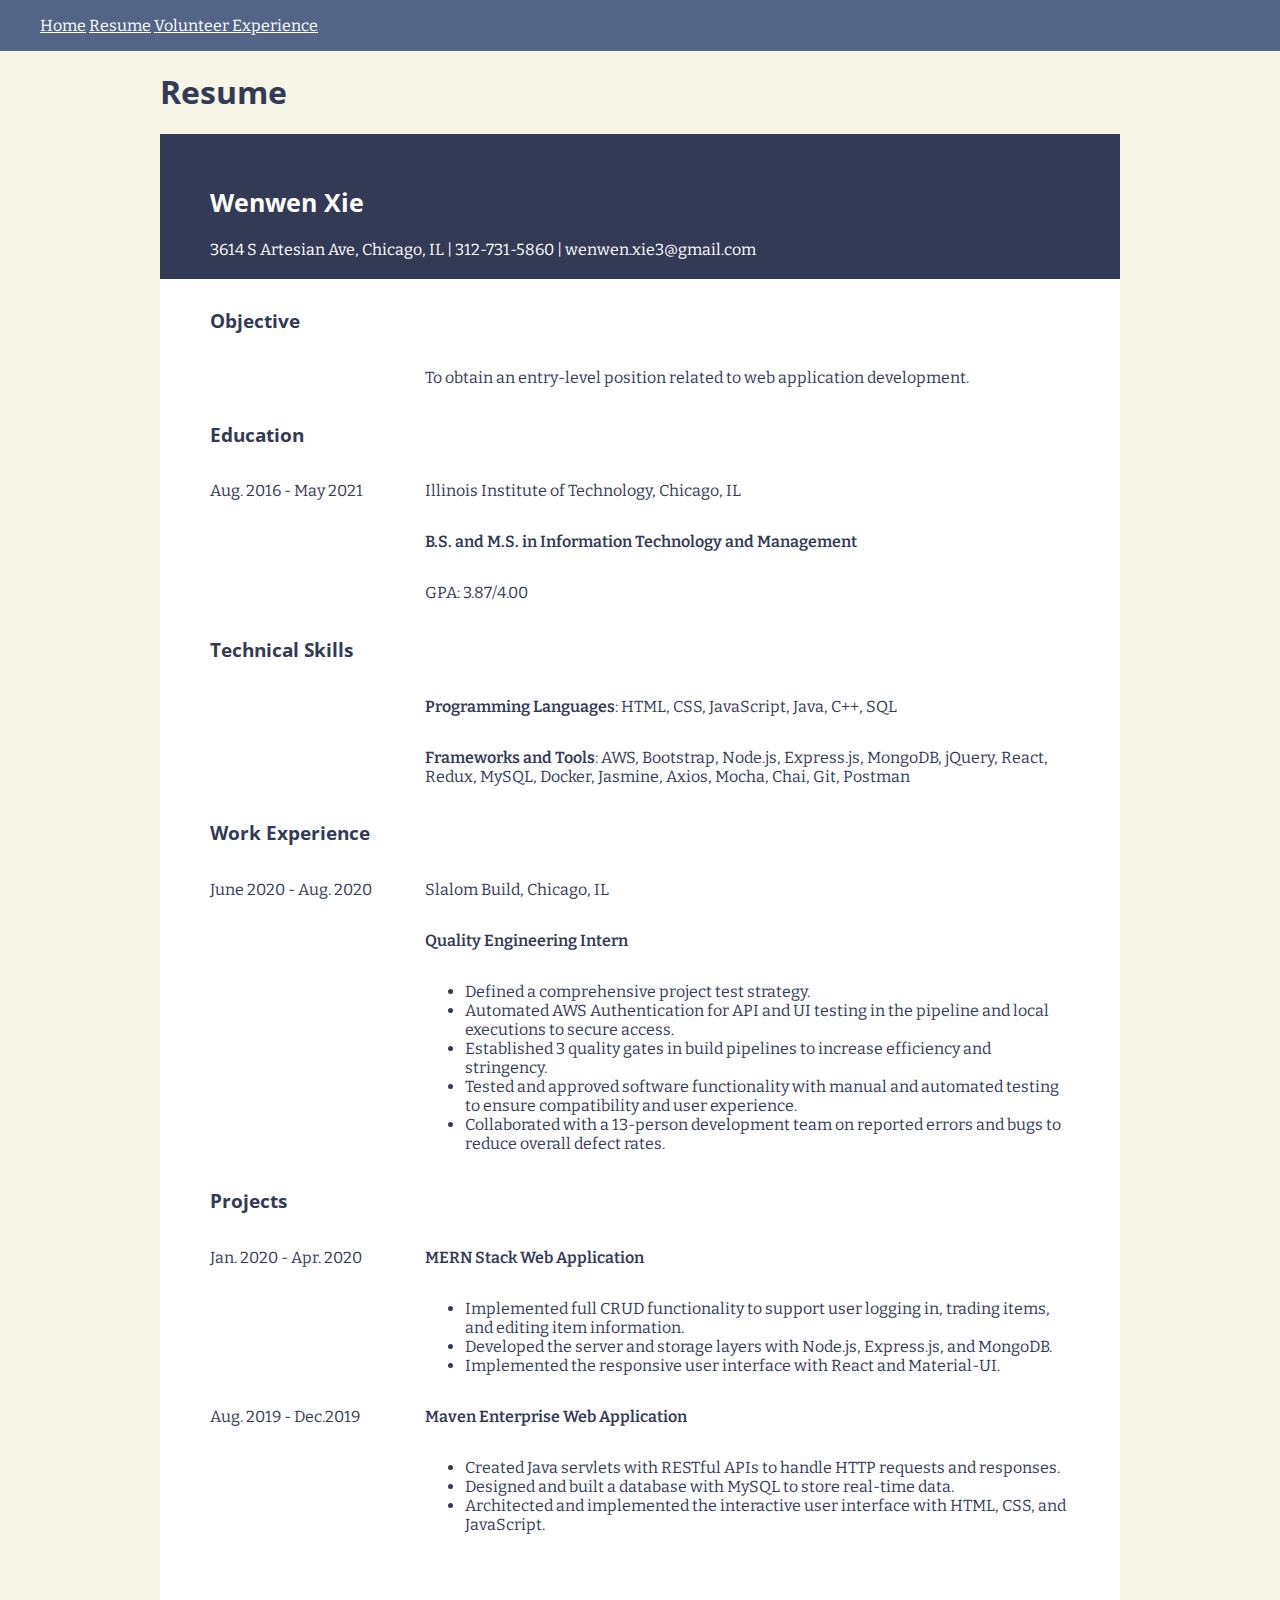
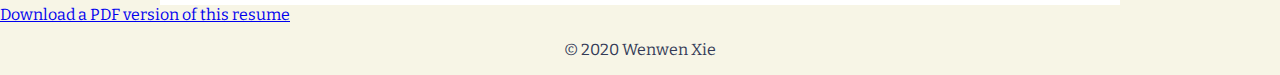
==== resume/index.html @ 602e2924 "add resume" ====
<!DOCTYPE html>

<html lang="en" id="resume">
<head>
  <meta charset="utf-8">
  <title>Wenwen Xie | Resume</title>
  <meta name="description" content="The resume of Wenwen Xie.">
  <meta name="author" content="Wenwen Xie">
  <link rel="stylesheet" href="../styles/screen.css">
  <link href="https://fonts.googleapis.com/css2?family=Bitter:wght@400;600&family=Open+Sans:wght@700&display=swap" rel="stylesheet">
</head>

<body>
    <header>
      <nav>
        <ul>
          <li><a href="../">Home</a></li>
          <li><a href="../resume/">Resume</a></li>
          <li><a href="../volunteer/">Volunteer Experience</a></li>
        </ul>
      </nav>
    </header>

    <main id="content">
      <h1>Resume</h1>
      <section id="personal_info">
        <h2 id="name">Wenwen Xie</h2>
        <p>3614 S Artesian Ave, Chicago, IL | 312-731-5860 | wenwen.xie3@gmail.com</p>
      </section>
      <section id="experience">
        <h3>Objective</h3>
        <br />
        <p>To obtain an entry-level position related to web application development.</p>

        <h3>Education</h3>
        <p class="date">Aug. 2016 - May 2021</p>
        <p>Illinois Institute of Technology, Chicago, IL</p>
        <p><strong>B.S. and M.S. in Information Technology and Management</strong></p>
        <p>GPA: 3.87/4.00</p>

        <h3>Technical Skills</h3>
        <br />
        <p><strong>Programming Languages</strong>: HTML, CSS, JavaScript, Java, C++, SQL</p>
        <p><strong>Frameworks and Tools</strong>: AWS, Bootstrap, Node.js, Express.js, MongoDB, jQuery, React, Redux, MySQL, Docker, Jasmine, Axios, Mocha, Chai, Git, Postman</p>

        <h3>Work Experience</h3>
        <p class="date">June 2020 - Aug. 2020</p>
        <p>Slalom Build, Chicago, IL</p>
        <p><strong>Quality Engineering Intern</strong></p>
        <ul>
          <li>Defined a comprehensive project test strategy.</li>
          <li>Automated AWS Authentication for API and UI testing in the pipeline and local executions to secure access.</li>
          <li>Established 3 quality gates in build pipelines to increase efficiency and stringency.</li>
          <li>Tested and approved software functionality with manual and automated testing to ensure compatibility and user experience.</li>
          <li>Collaborated with a 13-person development team on reported errors and bugs to reduce overall defect rates.</li>
        </ul>

        <h3>Projects</h3>
        <p class="date">Jan. 2020 - Apr. 2020</p>
        <p><strong>MERN Stack Web Application</strong></p>
        <ul>
          <li>Implemented full CRUD functionality to support user logging in, trading items, and editing item information.</li>
          <li>Developed the server and storage layers with Node.js, Express.js, and MongoDB.</li>
          <li>Implemented the responsive user interface with React and Material-UI.</li>
        </ul>
        <p class="date">Aug. 2019 - Dec.2019</p>
        <p><strong>Maven Enterprise Web Application</strong></p>
        <ul>
          <li>Created Java servlets with RESTful APIs to handle HTTP requests and responses.</li>
          <li>Designed and built a database with MySQL to store real-time data.</li>
          <li>Architected and implemented the interactive user interface with HTML, CSS, and JavaScript.</li>
        </ul>
      </section>
    </main>
    <a href="Xie_Resume.pdf" target="_blank">Download a PDF version of this resume</a>
    <footer>
      <p>&copy; 2020 Wenwen Xie</p>
    </footer>
</body>
</html>
---- styles/screen.css ----
body {
  background-color: #f7f5e6;
  color:#333a56;
  margin: 0px;
  font-family: 'Bitter', serif;
}

h1, h2, h3 {
  font-family: 'Open Sans', sans-serif;
  font-weight: 700;
}

main {
  width: 960px;
  margin-left: auto;
  margin-right: auto;
}

nav {
  position: fixed;
  top: 0px;
  width: 100%;
  background-color: #526586;
}

nav li {
  display: inline;
}

nav a {
  color: white;
}

img {
  width: 50%;
  grid-column: 1;
  grid-row: 2;
}

strong {
  font-weight: 600;
}

#name {
  font-size: 25px;
}

#home #content {
  margin-top: 50px;
  display: grid;
  grid-template-columns: 30% auto;
  grid-template-rows: 15% auto auto;
  grid-gap: 10px;
}

#resume #content {
  margin-top: 70px;
}

#summary {
  grid-row: 2;
}

#links {
  grid-column: 2;
  grid-row: 3;
}

#resume #content section:not(#personal_info) {
  width: auto;
  padding: 10px 50px 55px 50px;
}

#personal_info {
  width: auto;
  height: 100px;
  background-color: #333a56;
  color: white;
  padding: 30px 50px 15px 50px;
}

#experience {
  display: grid;
  background-color: white;
  grid-template-columns: 25% auto;
}

#experience h3, .date {
  grid-column: 1;
}

#experience p:not(.date), #experience ul {
  grid-column: 2;
}

footer {
  text-align: center;
}
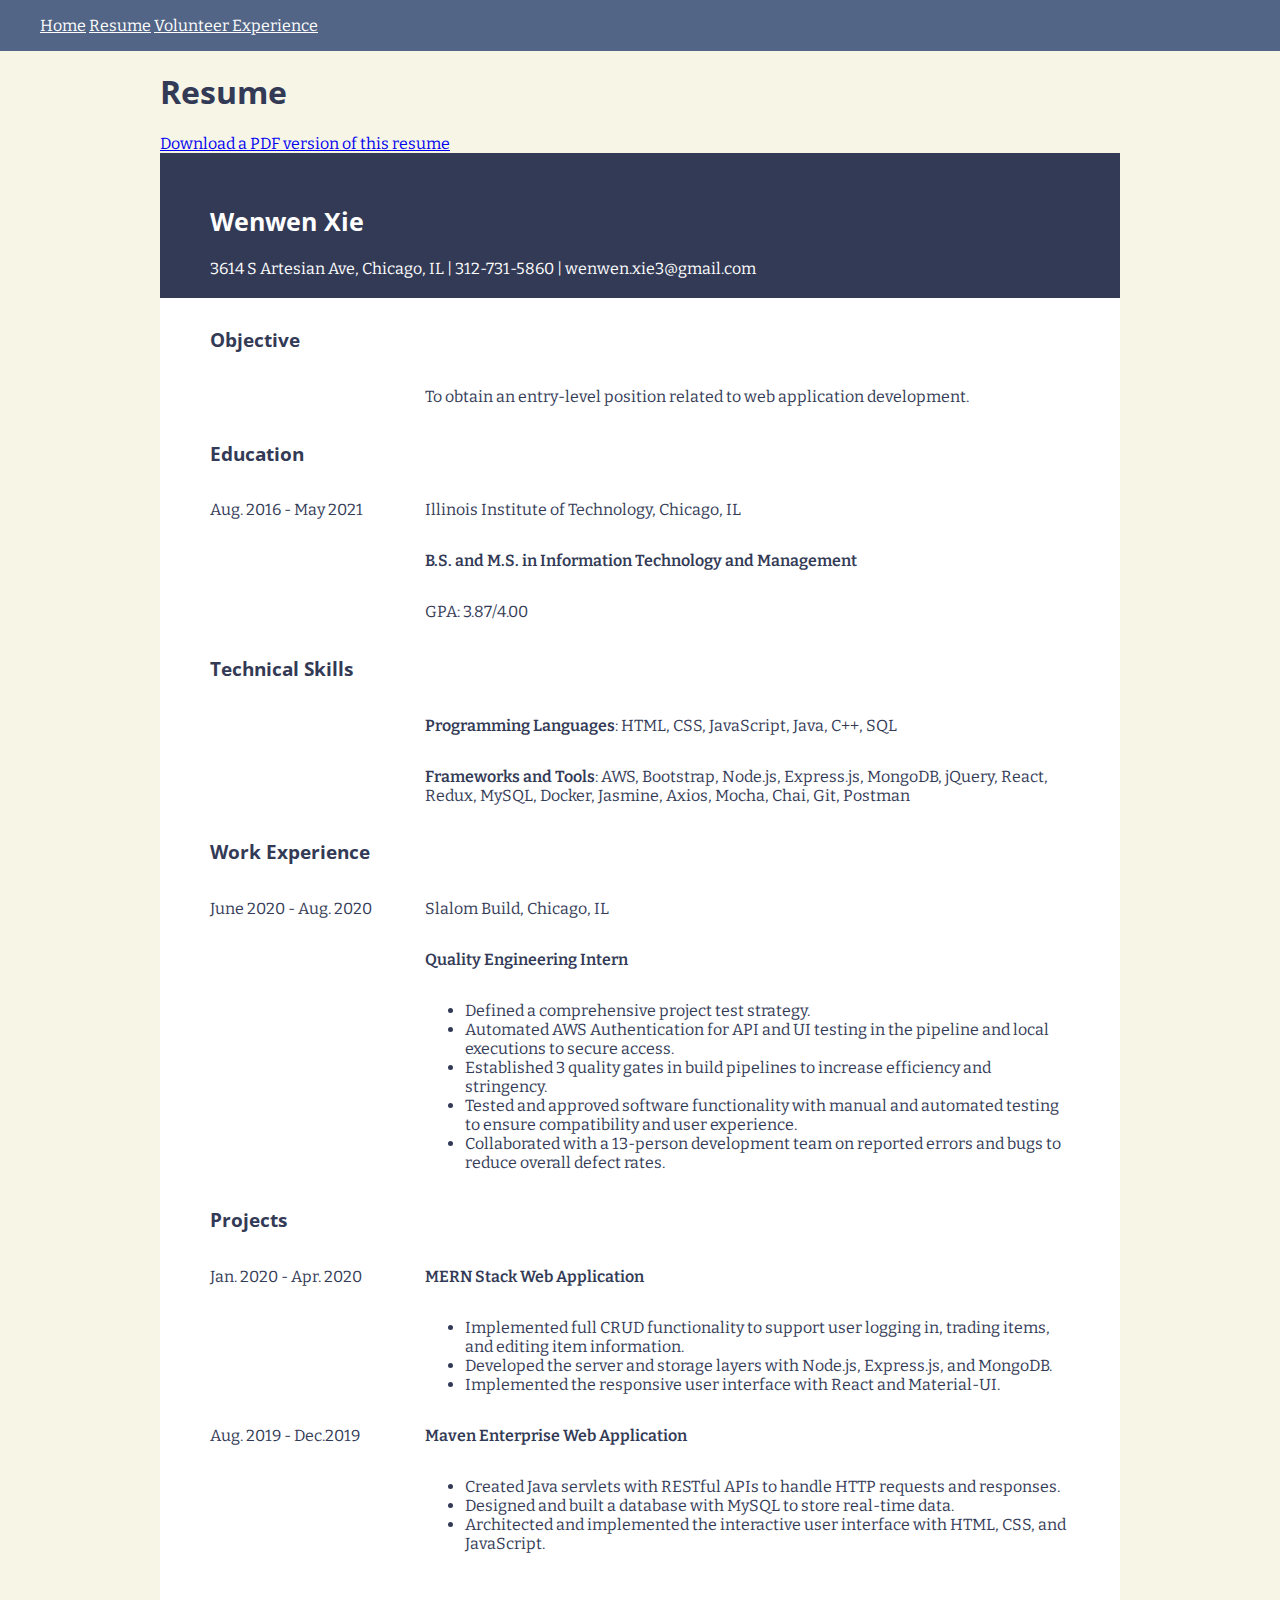
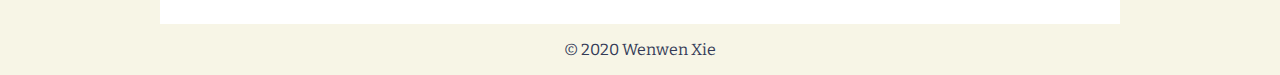
==== commit 0642556e: "fix typo" ====
--- a/resume/index.html
+++ b/resume/index.html
@@ -23,6 +23,7 @@
 
     <main id="content">
       <h1>Resume</h1>
+      <a href="Xie_Resume.pdf" target="_blank">Download a PDF version of this resume</a>
       <section id="personal_info">
         <h2 id="name">Wenwen Xie</h2>
         <p>3614 S Artesian Ave, Chicago, IL | 312-731-5860 | wenwen.xie3@gmail.com</p>
@@ -72,7 +73,6 @@
         </ul>
       </section>
     </main>
-    <a href="Xie_Resume.pdf" target="_blank">Download a PDF version of this resume</a>
     <footer>
       <p>&copy; 2020 Wenwen Xie</p>
     </footer>
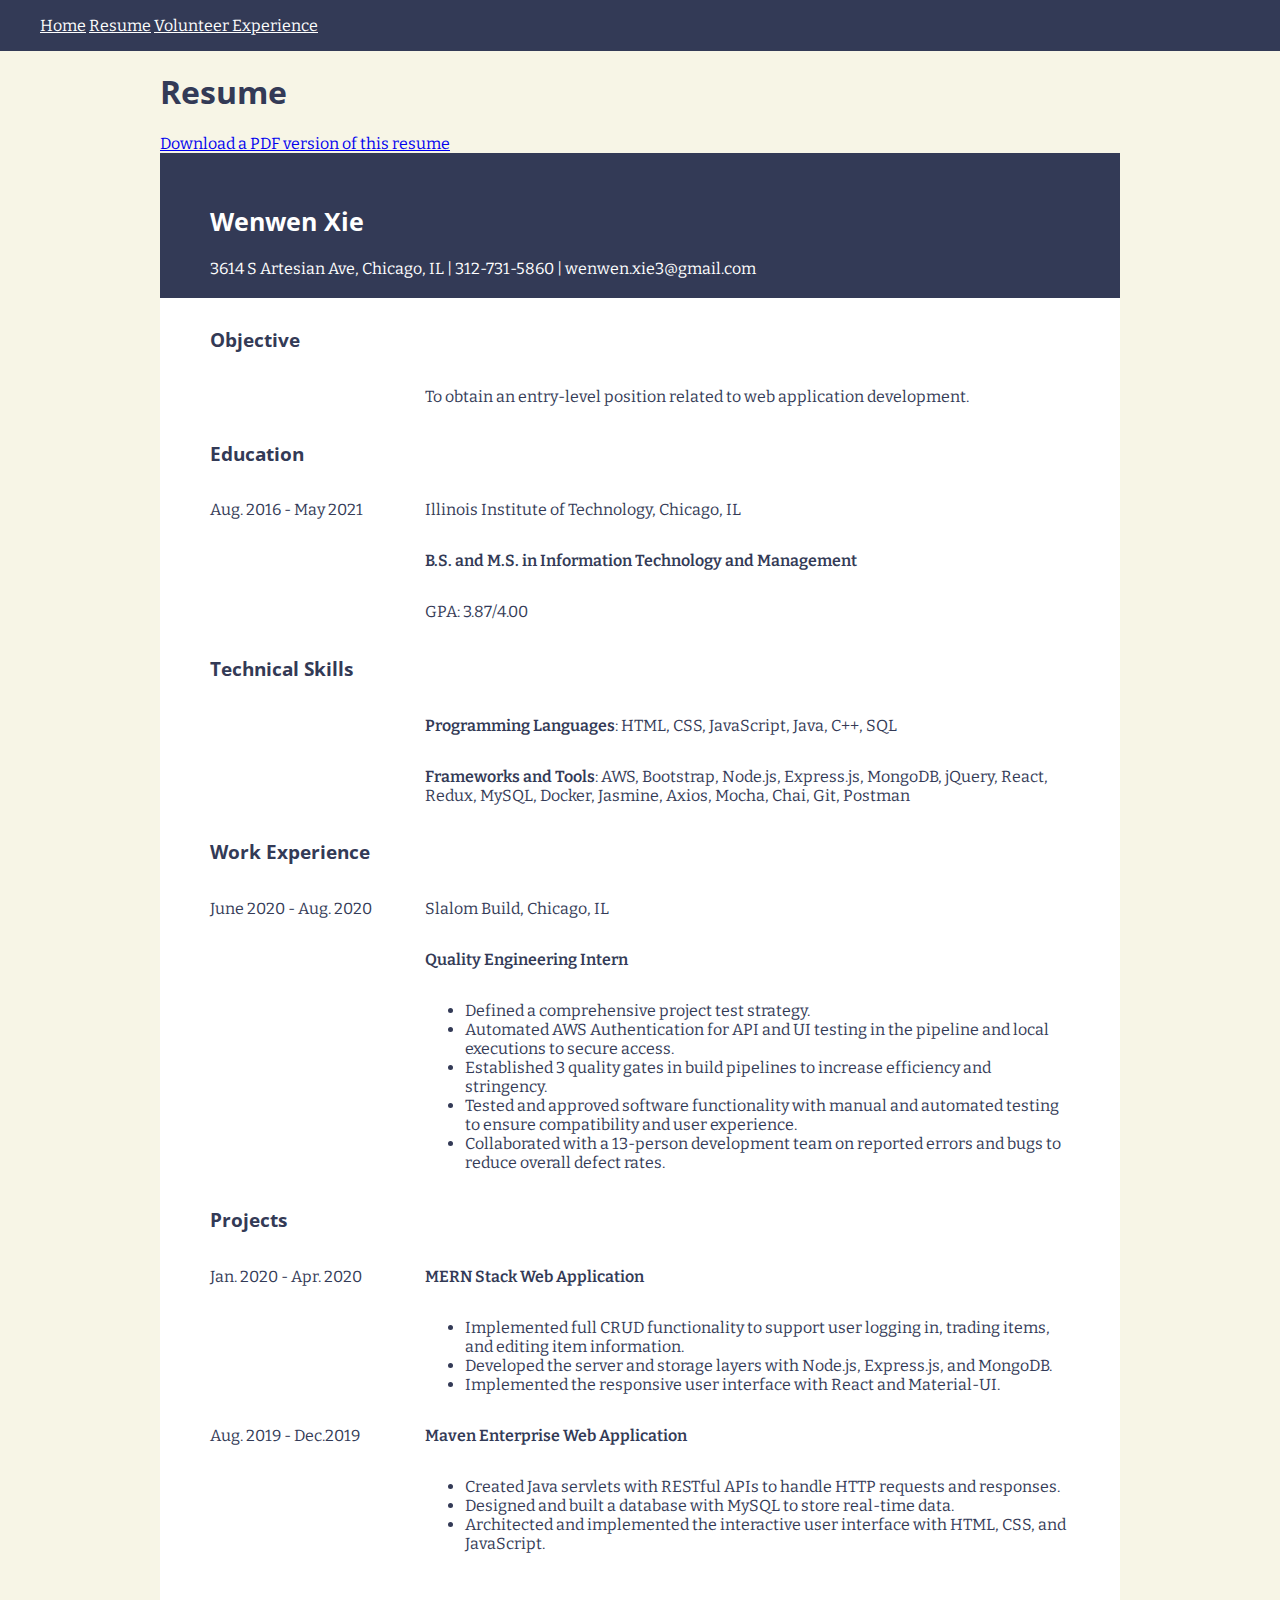
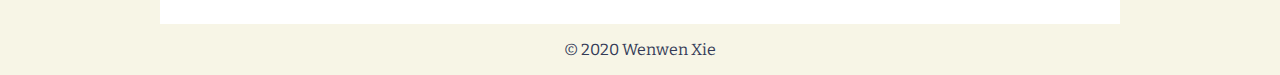
==== commit c4678e68: "style home page" ====
--- a/resume/index.html
+++ b/resume/index.html
@@ -6,6 +6,7 @@
   <title>Wenwen Xie | Resume</title>
   <meta name="description" content="The resume of Wenwen Xie.">
   <meta name="author" content="Wenwen Xie">
+  <link rel="stylesheet" type="text/css" media="screen" href="reset.css" />
   <link rel="stylesheet" href="../styles/screen.css">
   <link href="https://fonts.googleapis.com/css2?family=Bitter:wght@400;600&family=Open+Sans:wght@700&display=swap" rel="stylesheet">
 </head>
--- a/styles/screen.css
+++ b/styles/screen.css
@@ -20,7 +20,7 @@
   position: fixed;
   top: 0px;
   width: 100%;
-  background-color: #526586;
+  background-color:#333a56;
 }
 
 nav li {
@@ -32,13 +32,28 @@
 }
 
 img {
-  width: 50%;
+  width: 70%;
   grid-column: 1;
   grid-row: 2;
 }
 
 strong {
   font-weight: 600;
+}
+
+footer {
+  text-align: center;
+}
+
+#image_background {
+  z-index: -1;
+  margin-top: 50px;
+  margin-left: 80px;
+  height: 450px;
+  width: 320px;
+  background-color:#333a56;
+  grid-column: 1;
+  grid-row: 2;
 }
 
 #name {
@@ -48,22 +63,33 @@
 #home #content {
   margin-top: 50px;
   display: grid;
-  grid-template-columns: 30% auto;
+  grid-template-columns: 40% auto;
   grid-template-rows: 15% auto auto;
-  grid-gap: 10px;
+  grid-gap: 30px;
 }
 
 #resume #content {
   margin-top: 70px;
 }
 
-#summary {
+#welcome {
+  margin-top: 22px;
   grid-row: 2;
+  grid-column: 2;
 }
 
-#links {
+#summary {
+  margin-top: 250px;
+  grid-row: 2;
   grid-column: 2;
-  grid-row: 3;
+}
+
+#highlights {
+  grid-column: 1;
+  grid-row: 2;
+  margin-top: 330px;
+  margin-left: 100px;
+  color: white;
 }
 
 #resume #content section:not(#personal_info) {
@@ -93,6 +119,7 @@
   grid-column: 2;
 }
 
-footer {
-  text-align: center;
+.icon {
+  width: 15%;
+  margin-right: 15px;
 }
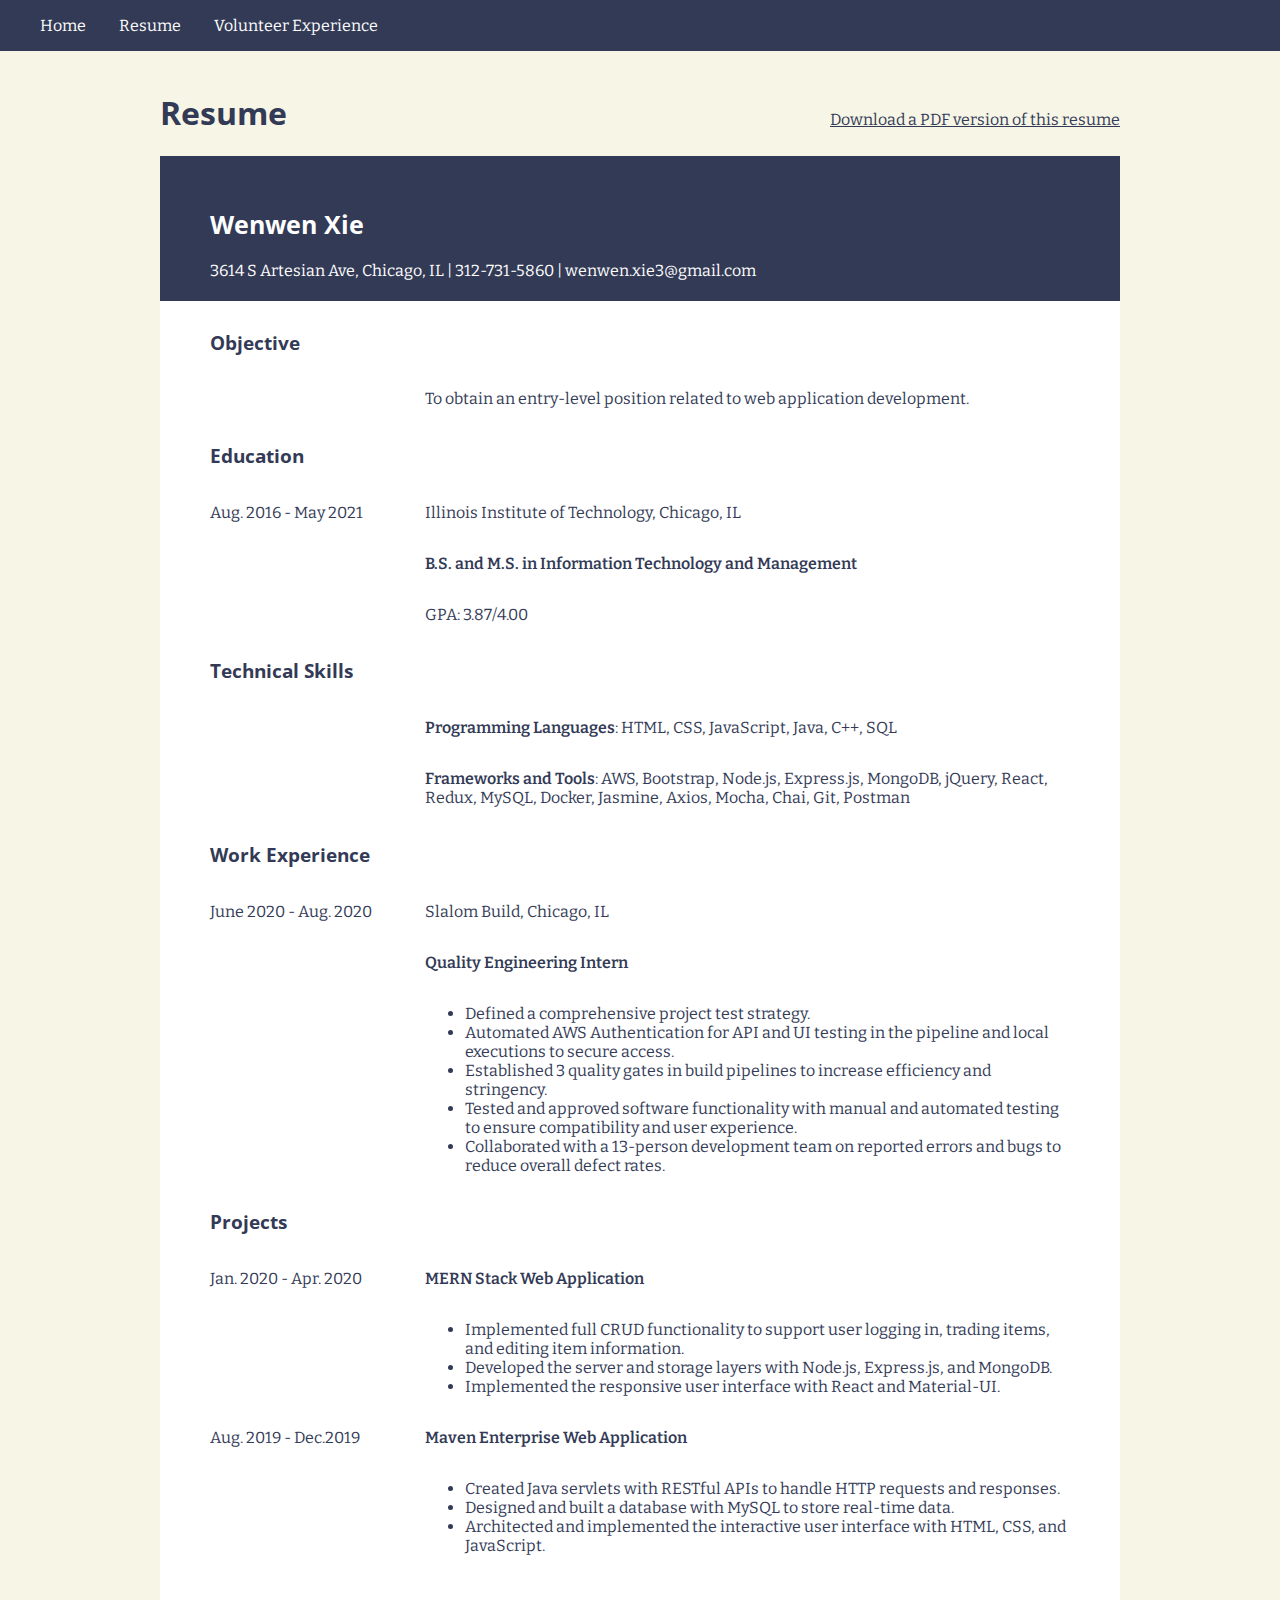
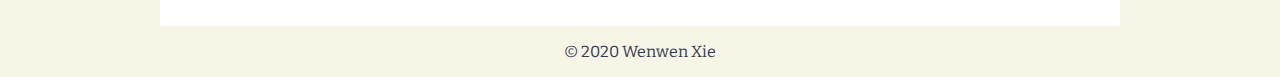
==== commit c4fbb6ea: "style links" ====
--- a/resume/index.html
+++ b/resume/index.html
@@ -24,7 +24,8 @@
 
     <main id="content">
       <h1>Resume</h1>
-      <a href="Xie_Resume.pdf" target="_blank">Download a PDF version of this resume</a>
+      <a id="pdf_resume" href="Xie_Resume.pdf" target="_blank">Download a PDF version of this resume</a>
+      
       <section id="personal_info">
         <h2 id="name">Wenwen Xie</h2>
         <p>3614 S Artesian Ave, Chicago, IL | 312-731-5860 | wenwen.xie3@gmail.com</p>
--- a/styles/screen.css
+++ b/styles/screen.css
@@ -1,6 +1,6 @@
 body {
   background-color: #f7f5e6;
-  color:#333a56;
+  color: #333a56;
   margin: 0px;
   font-family: 'Bitter', serif;
 }
@@ -29,6 +29,8 @@
 
 nav a {
   color: white;
+  text-decoration: none;
+  margin-right: 30px;
 }
 
 img {
@@ -45,13 +47,13 @@
   text-align: center;
 }
 
-#image_background {
+#background {
   z-index: -1;
   margin-top: 50px;
   margin-left: 80px;
-  height: 450px;
-  width: 320px;
-  background-color:#333a56;
+  height: 500px;
+  width: 900px;
+  background: linear-gradient(81deg, #333a56 35%, white 35%);
   grid-column: 1;
   grid-row: 2;
 }
@@ -73,7 +75,7 @@
 }
 
 #welcome {
-  margin-top: 22px;
+  margin-top: 50px;
   grid-row: 2;
   grid-column: 2;
 }
@@ -87,7 +89,7 @@
 #highlights {
   grid-column: 1;
   grid-row: 2;
-  margin-top: 330px;
+  margin-top: 380px;
   margin-left: 100px;
   color: white;
 }
@@ -119,6 +121,17 @@
   grid-column: 2;
 }
 
+#resume #content h1 {
+  display:inline-block;
+}
+
+#pdf_resume {
+  color: #333a56;
+  display:inline-block;
+  float: right;
+  margin-top: 40px;
+}
+
 .icon {
   width: 15%;
   margin-right: 15px;
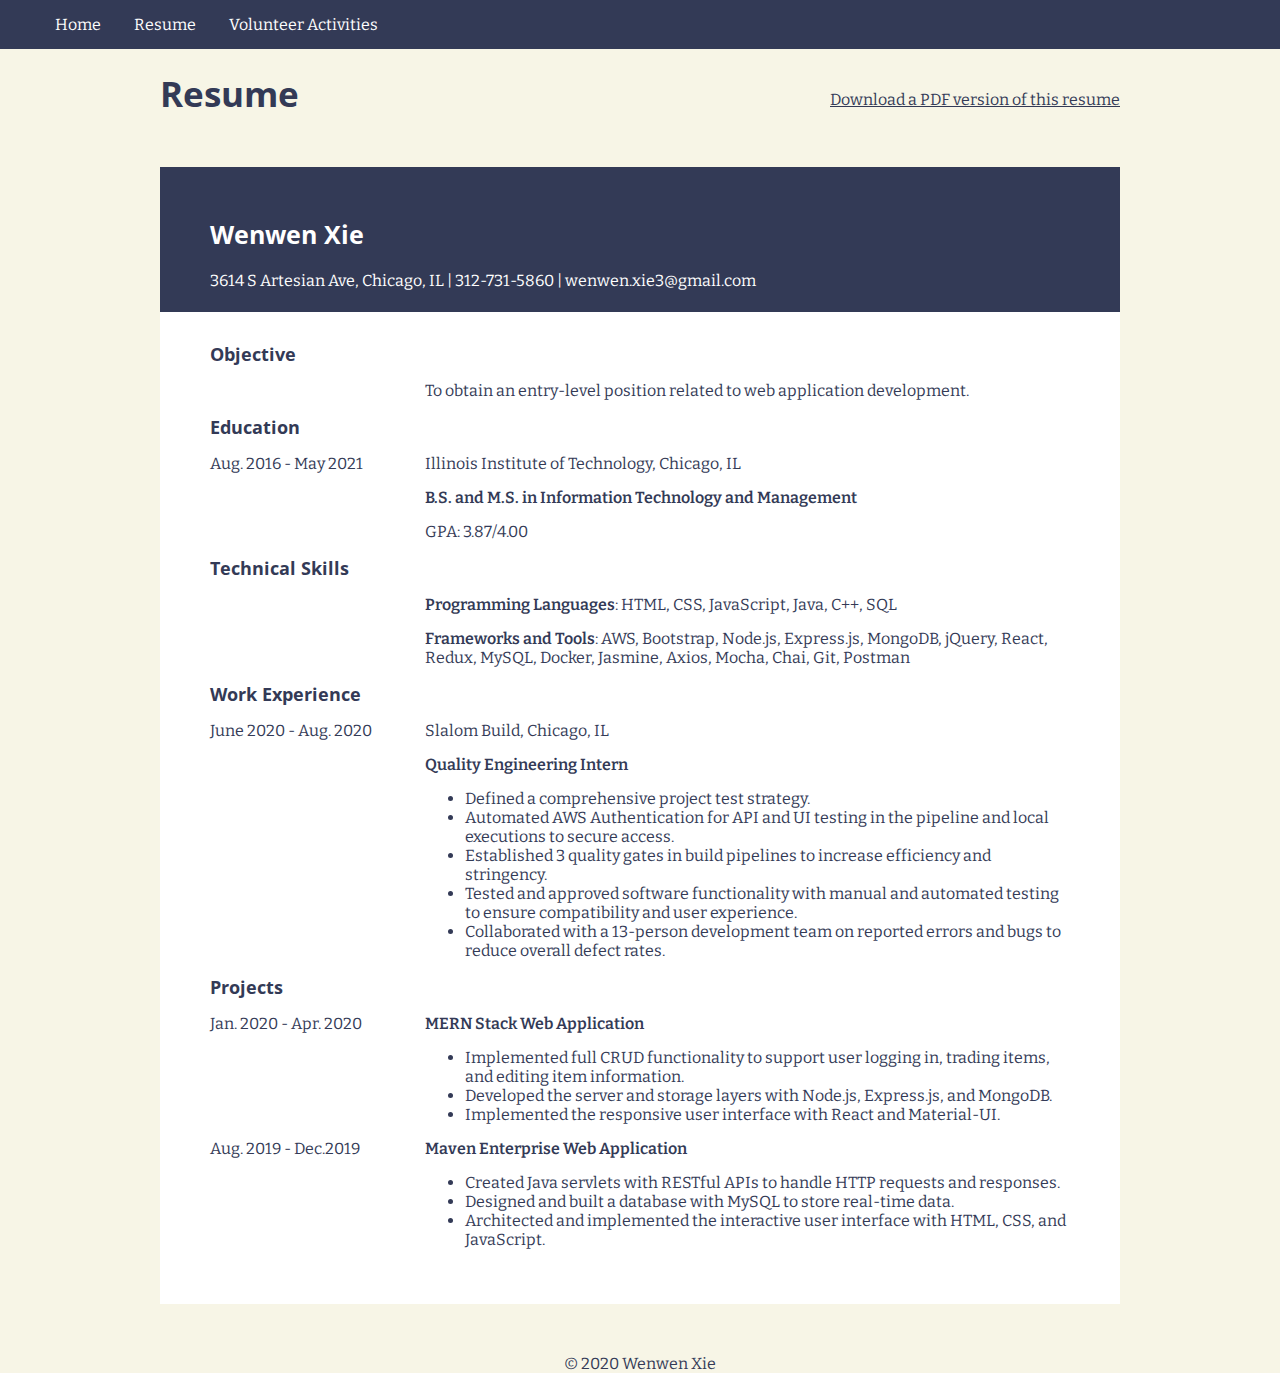
==== commit 074748c6: "add style and structure to volunteer page" ====
--- a/resume/index.html
+++ b/resume/index.html
@@ -6,7 +6,7 @@
   <title>Wenwen Xie | Resume</title>
   <meta name="description" content="The resume of Wenwen Xie.">
   <meta name="author" content="Wenwen Xie">
-  <link rel="stylesheet" type="text/css" media="screen" href="reset.css" />
+  <link rel="stylesheet" type="text/css" media="screen" href="../styles/reset.css" />
   <link rel="stylesheet" href="../styles/screen.css">
   <link href="https://fonts.googleapis.com/css2?family=Bitter:wght@400;600&family=Open+Sans:wght@700&display=swap" rel="stylesheet">
 </head>
@@ -17,7 +17,7 @@
         <ul>
           <li><a href="../">Home</a></li>
           <li><a href="../resume/">Resume</a></li>
-          <li><a href="../volunteer/">Volunteer Experience</a></li>
+          <li><a href="../volunteer/">Volunteer Activities</a></li>
         </ul>
       </nav>
     </header>
@@ -25,7 +25,7 @@
     <main id="content">
       <h1>Resume</h1>
       <a id="pdf_resume" href="Xie_Resume.pdf" target="_blank">Download a PDF version of this resume</a>
-      
+
       <section id="personal_info">
         <h2 id="name">Wenwen Xie</h2>
         <p>3614 S Artesian Ave, Chicago, IL | 312-731-5860 | wenwen.xie3@gmail.com</p>
--- a/styles/screen.css
+++ b/styles/screen.css
@@ -10,6 +10,19 @@
   font-weight: 700;
 }
 
+h1 {
+  font-size: 35px;
+}
+
+h2 {
+  font-size: 25px;
+  margin-top: 20px;
+  margin-bottom: 20px;
+}
+
+h3 {
+  font-size: 18px;
+}
 main {
   width: 960px;
   margin-left: auto;
@@ -21,6 +34,7 @@
   top: 0px;
   width: 100%;
   background-color:#333a56;
+  padding: 15px;
 }
 
 nav li {
@@ -33,10 +47,16 @@
   margin-right: 30px;
 }
 
-img {
+#home img {
   width: 70%;
   grid-column: 1;
   grid-row: 2;
+  z-index: 1;
+}
+
+#home .icon {
+  width: 15%;
+  margin-right: 15px;
 }
 
 strong {
@@ -48,7 +68,7 @@
 }
 
 #background {
-  z-index: -1;
+  z-index: auto;
   margin-top: 50px;
   margin-left: 80px;
   height: 500px;
@@ -63,19 +83,33 @@
 }
 
 #home #content {
-  margin-top: 50px;
+  padding-top: 70px;
   display: grid;
   grid-template-columns: 40% auto;
-  grid-template-rows: 15% auto auto;
+  grid-template-rows: 10% auto auto;
   grid-gap: 30px;
+  padding-bottom: 50px;
 }
 
 #resume #content {
+  padding-top: 70px;
+  padding-bottom: 50px;
+}
+
+#resume h1 {
+  margin-bottom: 50px;
+}
+
+#resume ul {
+  margin-left: 40px;
+}
+
+#resume ul li {
+  list-style: outside;
+}
+
+#welcome {
   margin-top: 70px;
-}
-
-#welcome {
-  margin-top: 50px;
   grid-row: 2;
   grid-column: 2;
 }
@@ -94,9 +128,13 @@
   color: white;
 }
 
+#highlights p {
+  margin-bottom: 20px;
+}
+
 #resume #content section:not(#personal_info) {
   width: auto;
-  padding: 10px 50px 55px 50px;
+  padding: 30px 50px 55px 50px;
 }
 
 #personal_info {
@@ -111,6 +149,7 @@
   display: grid;
   background-color: white;
   grid-template-columns: 25% auto;
+  grid-row-gap: 15px;
 }
 
 #experience h3, .date {
@@ -129,10 +168,40 @@
   color: #333a56;
   display:inline-block;
   float: right;
-  margin-top: 40px;
-}
-
-.icon {
-  width: 15%;
-  margin-right: 15px;
-}
+  margin-top: 20px;
+}
+
+#volunteer #content {
+  padding-top: 70px;
+  padding-bottom: 50px;
+}
+
+#volunteer #content section {
+  display: grid;
+  grid-template-columns: 65% auto;
+  grid-template-rows: 40% auto;
+  padding-bottom: 50px;
+  background-color: #333a56;;
+  color: white;
+  padding-left: 20px;
+}
+
+#volunteer p {
+  grid-row: 2;
+}
+
+#volunteer img {
+  width: 80%;
+  grid-row: 1 / span 2;
+  justify-self: center;
+  padding-top: 20px;
+}
+
+#volunteer h1 {
+  margin-bottom: 43px;
+}
+
+#volunteer #content > section:nth-child(3) {
+  background-color: white;
+  color: #333a56;
+}
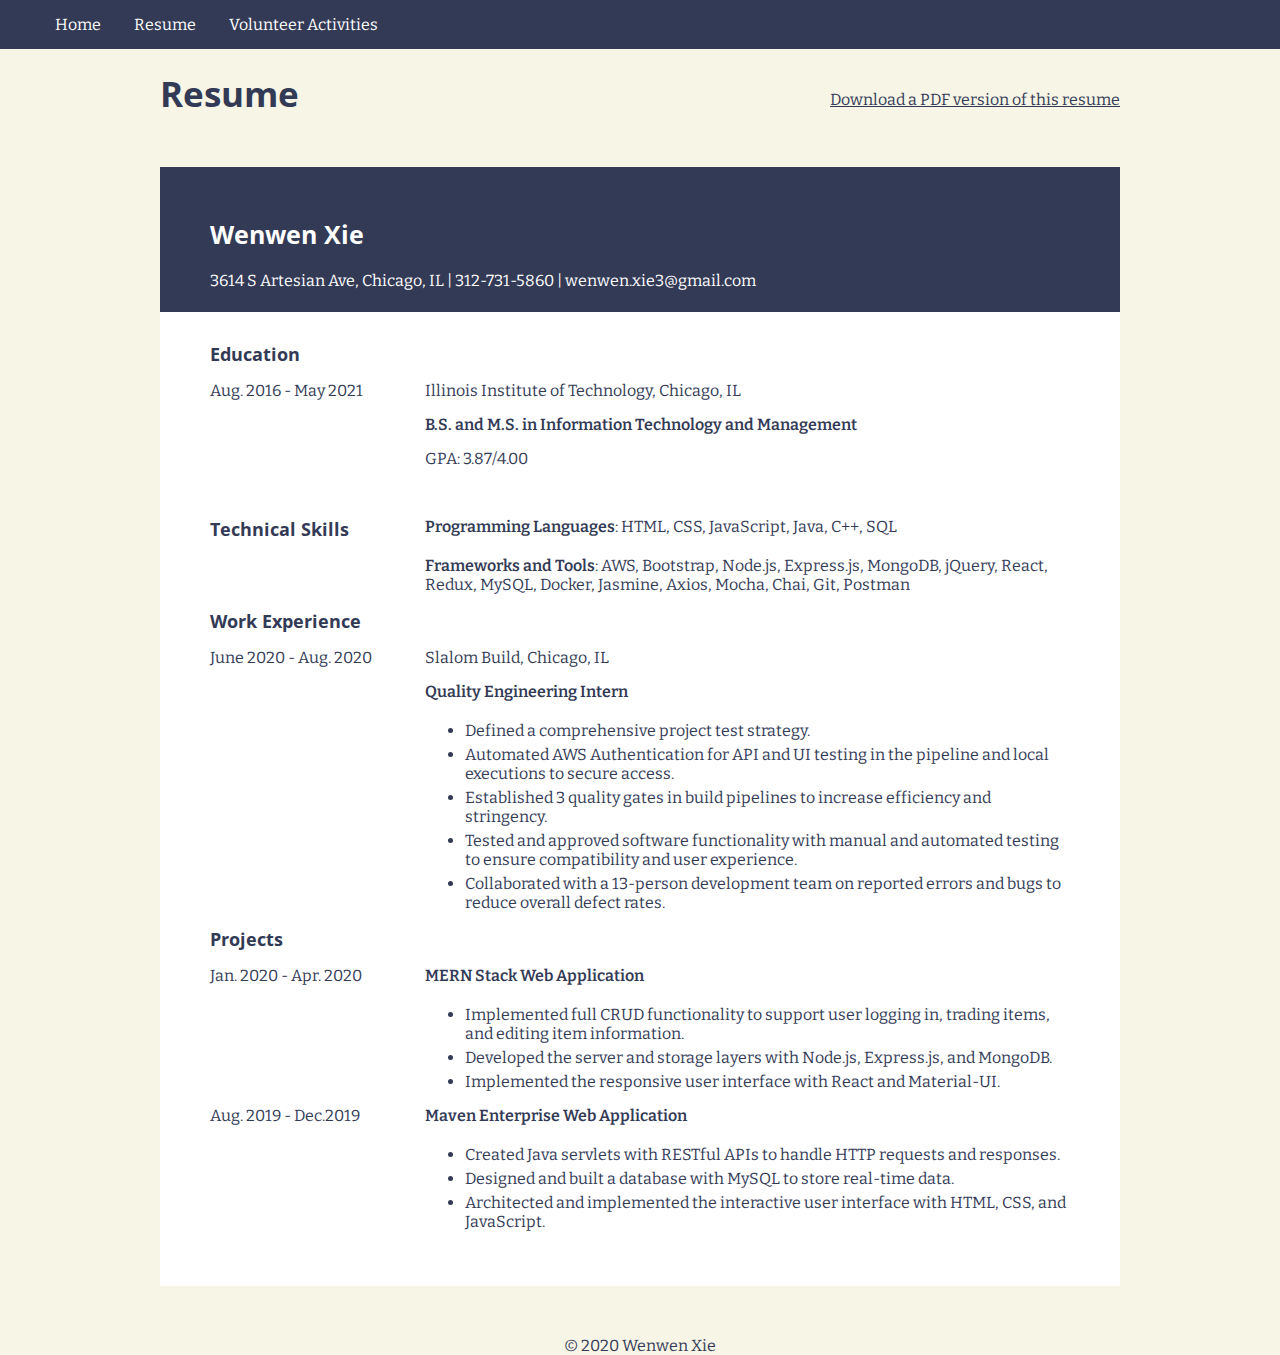
==== commit 42818ba4: "modify resume based on hw5 feedback" ====
--- a/resume/index.html
+++ b/resume/index.html
@@ -31,18 +31,14 @@
         <p>3614 S Artesian Ave, Chicago, IL | 312-731-5860 | wenwen.xie3@gmail.com</p>
       </section>
       <section id="experience">
-        <h3>Objective</h3>
-        <br />
-        <p>To obtain an entry-level position related to web application development.</p>
-
         <h3>Education</h3>
         <p class="date">Aug. 2016 - May 2021</p>
         <p>Illinois Institute of Technology, Chicago, IL</p>
         <p><strong>B.S. and M.S. in Information Technology and Management</strong></p>
         <p>GPA: 3.87/4.00</p>
+        <br />
 
         <h3>Technical Skills</h3>
-        <br />
         <p><strong>Programming Languages</strong>: HTML, CSS, JavaScript, Java, C++, SQL</p>
         <p><strong>Frameworks and Tools</strong>: AWS, Bootstrap, Node.js, Express.js, MongoDB, jQuery, React, Redux, MySQL, Docker, Jasmine, Axios, Mocha, Chai, Git, Postman</p>
 
--- a/styles/screen.css
+++ b/styles/screen.css
@@ -47,6 +47,18 @@
   margin-right: 30px;
 }
 
+strong {
+  font-weight: 600;
+}
+
+footer {
+  text-align: center;
+}
+
+ul {
+  margin-left: 40px;
+}
+
 #home img {
   width: 70%;
   grid-column: 1;
@@ -59,13 +71,6 @@
   margin-right: 15px;
 }
 
-strong {
-  font-weight: 600;
-}
-
-footer {
-  text-align: center;
-}
 
 #background {
   z-index: auto;
@@ -100,10 +105,6 @@
   margin-bottom: 50px;
 }
 
-#resume ul {
-  margin-left: 40px;
-}
-
 #resume ul li {
   list-style: outside;
 }
@@ -123,7 +124,7 @@
 #highlights {
   grid-column: 1;
   grid-row: 2;
-  margin-top: 380px;
+  margin-top: 315px;
   margin-left: 100px;
   color: white;
 }
@@ -160,6 +161,10 @@
   grid-column: 2;
 }
 
+#experience li {
+  margin-top: 5px;
+}
+
 #resume #content h1 {
   display:inline-block;
 }
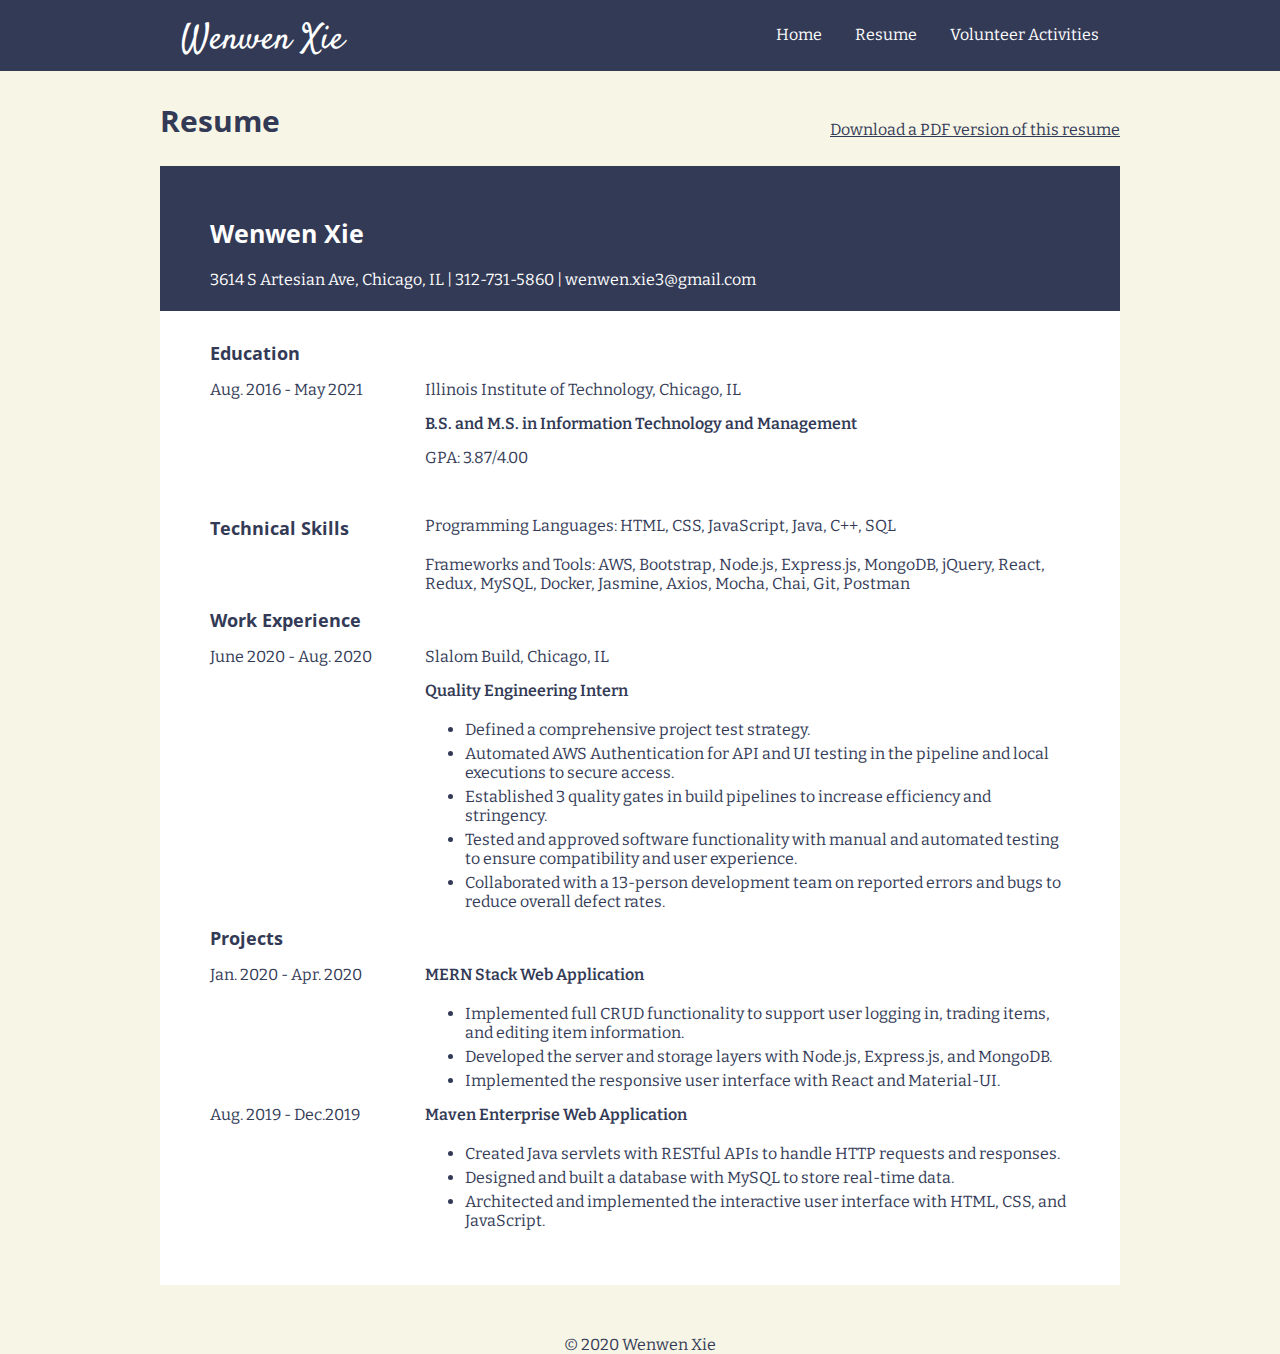
==== commit 3d64926e: "feedback from professor" ====
--- a/resume/index.html
+++ b/resume/index.html
@@ -9,11 +9,14 @@
   <link rel="stylesheet" type="text/css" media="screen" href="../styles/reset.css" />
   <link rel="stylesheet" href="../styles/screen.css">
   <link href="https://fonts.googleapis.com/css2?family=Bitter:wght@400;600&family=Open+Sans:wght@700&display=swap" rel="stylesheet">
+  <link rel="preconnect" href="https://fonts.gstatic.com">
+  <link href="https://fonts.googleapis.com/css2?family=Satisfy&display=swap" rel="stylesheet">
 </head>
 
 <body>
     <header>
       <nav>
+        <p>Wenwen Xie</p>
         <ul>
           <li><a href="../">Home</a></li>
           <li><a href="../resume/">Resume</a></li>
@@ -34,18 +37,18 @@
         <h3>Education</h3>
         <p class="date">Aug. 2016 - May 2021</p>
         <p>Illinois Institute of Technology, Chicago, IL</p>
-        <p><strong>B.S. and M.S. in Information Technology and Management</strong></p>
+        <p class="bold_text">B.S. and M.S. in Information Technology and Management</p>
         <p>GPA: 3.87/4.00</p>
         <br />
 
         <h3>Technical Skills</h3>
-        <p><strong>Programming Languages</strong>: HTML, CSS, JavaScript, Java, C++, SQL</p>
-        <p><strong>Frameworks and Tools</strong>: AWS, Bootstrap, Node.js, Express.js, MongoDB, jQuery, React, Redux, MySQL, Docker, Jasmine, Axios, Mocha, Chai, Git, Postman</p>
+        <p>Programming Languages: HTML, CSS, JavaScript, Java, C++, SQL</p>
+        <p>Frameworks and Tools: AWS, Bootstrap, Node.js, Express.js, MongoDB, jQuery, React, Redux, MySQL, Docker, Jasmine, Axios, Mocha, Chai, Git, Postman</p>
 
         <h3>Work Experience</h3>
         <p class="date">June 2020 - Aug. 2020</p>
         <p>Slalom Build, Chicago, IL</p>
-        <p><strong>Quality Engineering Intern</strong></p>
+        <p class="bold_text">Quality Engineering Intern</p>
         <ul>
           <li>Defined a comprehensive project test strategy.</li>
           <li>Automated AWS Authentication for API and UI testing in the pipeline and local executions to secure access.</li>
@@ -56,14 +59,14 @@
 
         <h3>Projects</h3>
         <p class="date">Jan. 2020 - Apr. 2020</p>
-        <p><strong>MERN Stack Web Application</strong></p>
+        <p class="bold_text">MERN Stack Web Application</p>
         <ul>
           <li>Implemented full CRUD functionality to support user logging in, trading items, and editing item information.</li>
           <li>Developed the server and storage layers with Node.js, Express.js, and MongoDB.</li>
           <li>Implemented the responsive user interface with React and Material-UI.</li>
         </ul>
         <p class="date">Aug. 2019 - Dec.2019</p>
-        <p><strong>Maven Enterprise Web Application</strong></p>
+        <p class="bold_text">Maven Enterprise Web Application</p>
         <ul>
           <li>Created Java servlets with RESTful APIs to handle HTTP requests and responses.</li>
           <li>Designed and built a database with MySQL to store real-time data.</li>
--- a/styles/screen.css
+++ b/styles/screen.css
@@ -11,11 +11,11 @@
 }
 
 h1 {
-  font-size: 35px;
+  font-size: 30px;
 }
 
 h2 {
-  font-size: 25px;
+  font-size: 23px;
   margin-top: 20px;
   margin-bottom: 20px;
 }
@@ -23,18 +23,32 @@
 h3 {
   font-size: 18px;
 }
+
 main {
   width: 960px;
   margin-left: auto;
   margin-right: auto;
 }
 
+header p {
+  font-family: 'Satisfy', cursive;
+  font-size: 35px;
+}
+
 nav {
-  position: fixed;
   top: 0px;
   width: 100%;
-  background-color:#333a56;
-  padding: 15px;
+  padding-top: 15px;
+  padding-bottom: 5px;
+  position: fixed;
+  color: white;
+  background-color: #333a56;
+  display: flex;
+  justify-content: space-around;
+}
+
+nav ul {
+  padding-top: 10px;
 }
 
 nav li {
@@ -44,11 +58,7 @@
 nav a {
   color: white;
   text-decoration: none;
-  margin-right: 30px;
-}
-
-strong {
-  font-weight: 600;
+  margin-left: 30px;
 }
 
 footer {
@@ -70,14 +80,13 @@
   width: 15%;
   margin-right: 15px;
 }
-
 
 #background {
   z-index: auto;
   margin-top: 50px;
   margin-left: 80px;
   height: 500px;
-  width: 900px;
+  width: 883px;
   background: linear-gradient(81deg, #333a56 35%, white 35%);
   grid-column: 1;
   grid-row: 2;
@@ -88,21 +97,21 @@
 }
 
 #home #content {
-  padding-top: 70px;
+  padding-top: 100px;
   display: grid;
   grid-template-columns: 40% auto;
   grid-template-rows: 10% auto auto;
-  grid-gap: 30px;
+  grid-column-gap: 30px;
   padding-bottom: 50px;
 }
 
 #resume #content {
-  padding-top: 70px;
+  padding-top: 100px;
   padding-bottom: 50px;
 }
 
 #resume h1 {
-  margin-bottom: 50px;
+  margin-bottom: 25px;
 }
 
 #resume ul li {
@@ -177,7 +186,7 @@
 }
 
 #volunteer #content {
-  padding-top: 70px;
+  padding-top: 100px;
   padding-bottom: 50px;
 }
 
@@ -203,10 +212,14 @@
 }
 
 #volunteer h1 {
-  margin-bottom: 43px;
+  margin-bottom: 25px;
 }
 
 #volunteer #content > section:nth-child(3) {
   background-color: white;
   color: #333a56;
 }
+
+.bold_text {
+  font-weight: 600;
+}
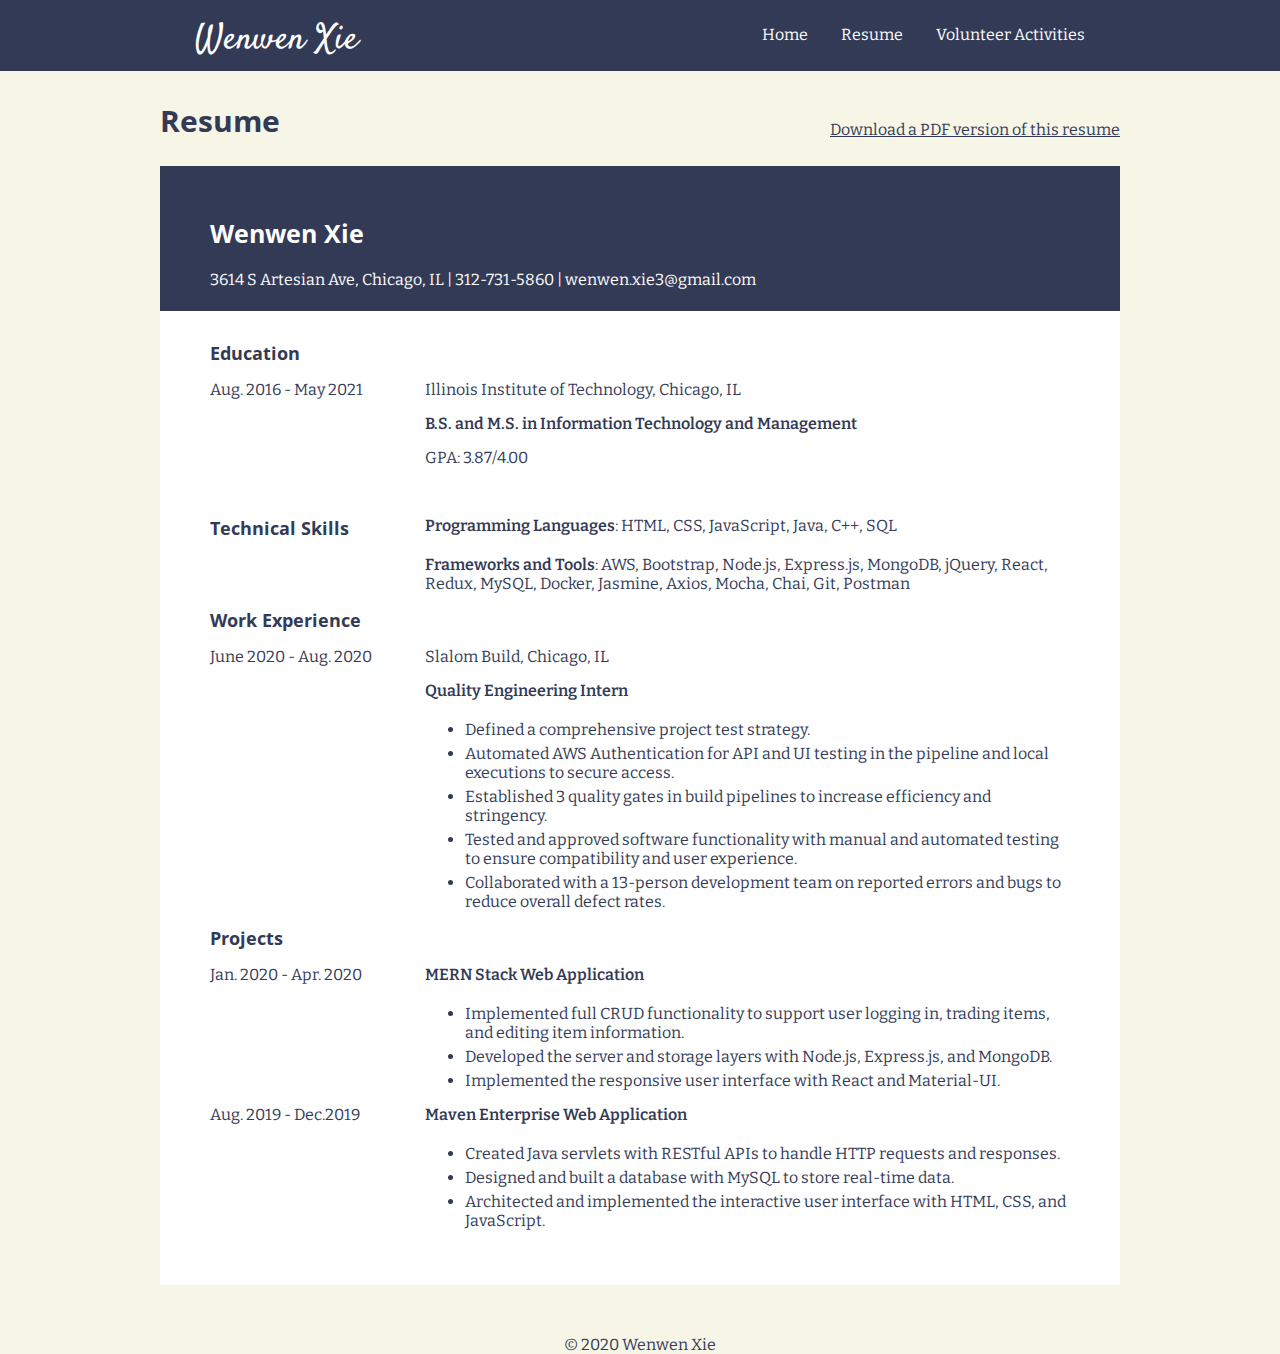
==== commit e89f3ebf: "add span for bold text and align nav" ====
--- a/resume/index.html
+++ b/resume/index.html
@@ -42,8 +42,8 @@
         <br />
 
         <h3>Technical Skills</h3>
-        <p>Programming Languages: HTML, CSS, JavaScript, Java, C++, SQL</p>
-        <p>Frameworks and Tools: AWS, Bootstrap, Node.js, Express.js, MongoDB, jQuery, React, Redux, MySQL, Docker, Jasmine, Axios, Mocha, Chai, Git, Postman</p>
+        <p><span class="bold_text">Programming Languages</span>: HTML, CSS, JavaScript, Java, C++, SQL</p>
+        <p><span class="bold_text">Frameworks and Tools</span>: AWS, Bootstrap, Node.js, Express.js, MongoDB, jQuery, React, Redux, MySQL, Docker, Jasmine, Axios, Mocha, Chai, Git, Postman</p>
 
         <h3>Work Experience</h3>
         <p class="date">June 2020 - Aug. 2020</p>
--- a/styles/screen.css
+++ b/styles/screen.css
@@ -30,9 +30,10 @@
   margin-right: auto;
 }
 
-header p {
+nav p {
   font-family: 'Satisfy', cursive;
   font-size: 35px;
+  padding-left: 28px;
 }
 
 nav {
@@ -49,6 +50,7 @@
 
 nav ul {
   padding-top: 10px;
+  padding-right: 28px;
 }
 
 nav li {
